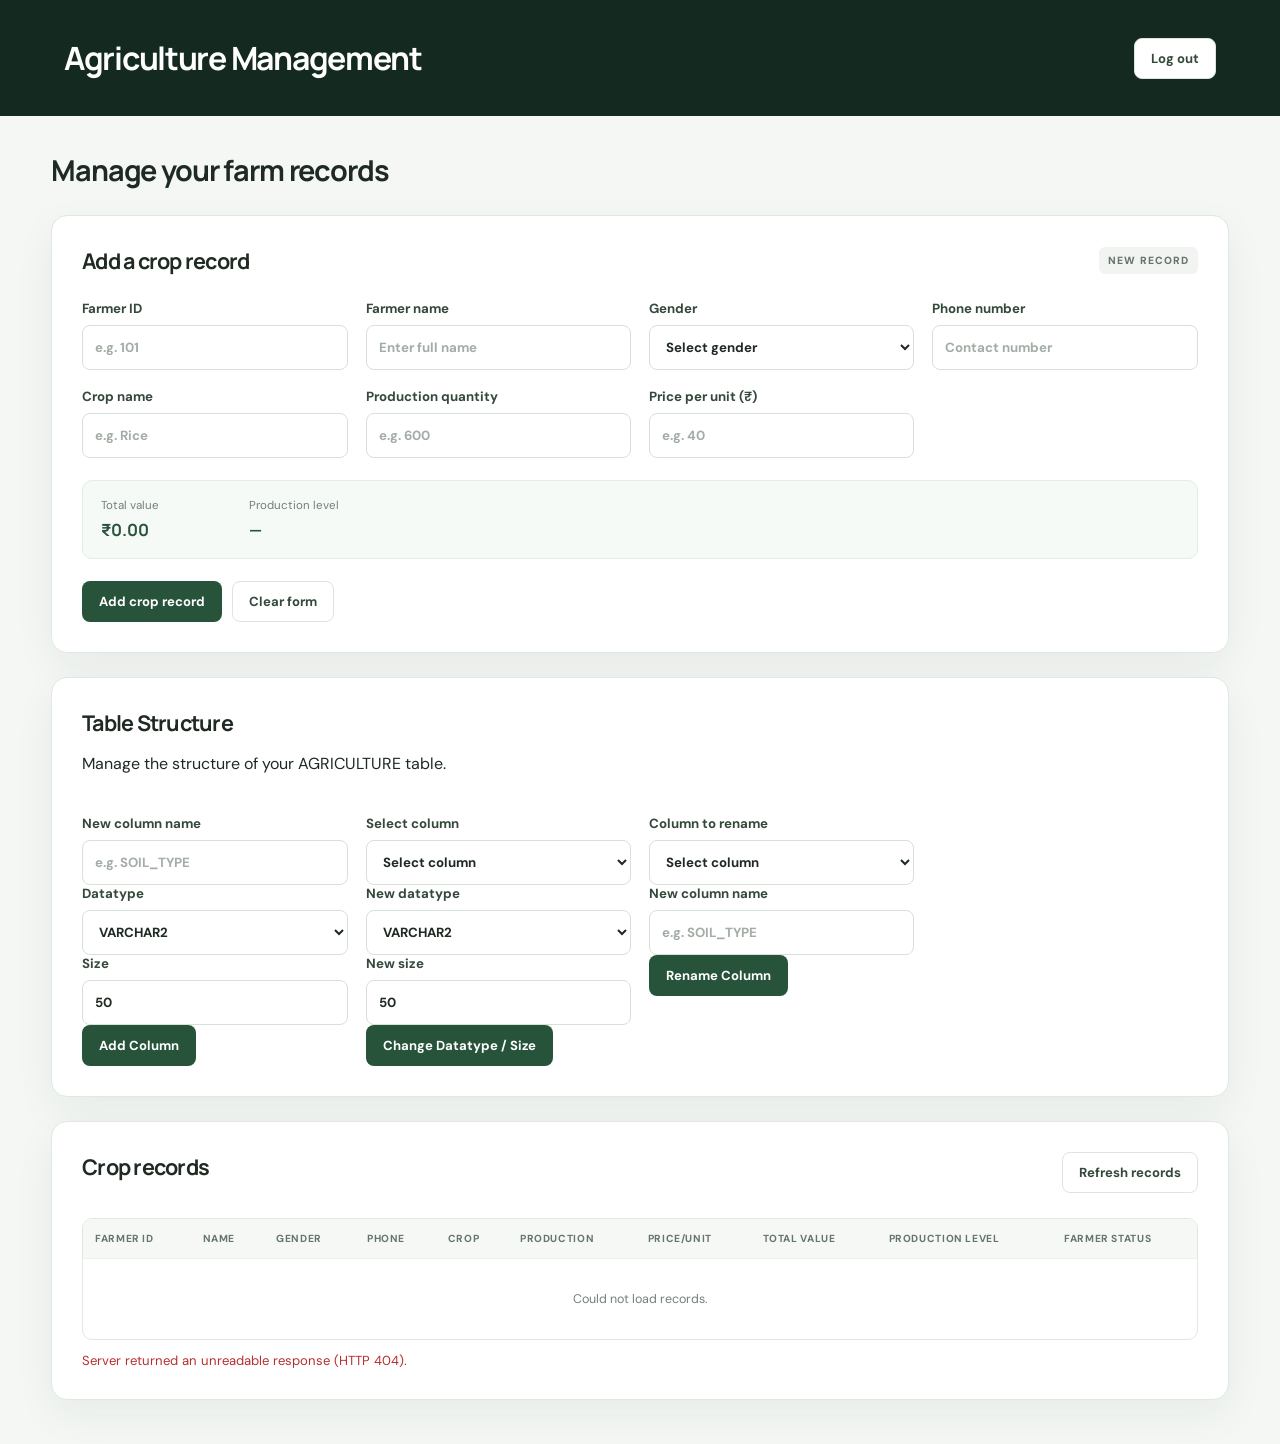
==== index.html @ b0eb431f "Feat : Uploaded Files" ====
<!DOCTYPE html>
<html lang="en">
<head>
    <meta charset="UTF-8">
    <meta name="viewport" content="width=device-width, initial-scale=1.0">
    <title>Agriculture Management System</title>
    <link rel="stylesheet" href="/style.css">
    <script src="/script.js" defer></script>
</head>
<body>
    <header class="topbar">
        <div>
            <h1>Agriculture Management</h1>
        </div>
        <button id="logoutButton" class="button button-light" type="button">
            Log out
        </button>
    </header>

    <main class="page-shell">
        <section class="intro">
            <div>
                <h2>Manage your farm records</h2>
            </div>
        </section>

        <section class="panel">
            <div class="section-heading">
                <div>
                    <h2 id="formHeading">Add a crop record</h2>
                </div>
                <span id="formModeBadge" class="mode-badge">NEW RECORD</span>
            </div>

            <form id="recordForm">
                <input id="rowId" type="hidden">

                <div class="form-grid">
                    <label>
                        Farmer ID
                        <input
                            id="farmerId"
                            name="farmer_id"
                            type="number"
                            min="1"
                            required
                            placeholder="e.g. 101"
                        >
                    </label>

                    <label>
                        Farmer name
                        <input
                            id="name"
                            name="name"
                            type="text"
                            maxlength="50"
                            required
                            placeholder="Enter full name"
                        >
                    </label>

                    <label>
                        Gender
                        <select id="gender" name="gender" required>
                            <option value="">Select gender</option>
                            <option value="M">Male (M)</option>
                            <option value="F">Female (F)</option>
                        </select>
                    </label>

                    <label>
                        Phone number
                        <input
                            id="phone"
                            name="phone"
                            type="tel"
                            maxlength="15"
                            placeholder="Contact number"
                        >
                    </label>

                    <label>
                        Crop name
                        <input
                            id="cropName"
                            name="crop_name"
                            type="text"
                            maxlength="30"
                            required
                            placeholder="e.g. Rice"
                        >
                    </label>

                    <label>
                        Production quantity
                        <input
                            id="cropVol"
                            name="crop_vol"
                            type="number"
                            min="0"
                            step="any"
                            required
                            placeholder="e.g. 600"
                        >
                    </label>

                    <label>
                        Price per unit (₹)
                        <input
                            id="price"
                            name="price"
                            type="number"
                            min="0"
                            step="any"
                            required
                            placeholder="e.g. 40"
                        >
                    </label>
                </div>

                <div class="calculation-strip">
                    <div>
                        <span class="calc-label">Total value</span>
                        <strong id="totalValuePreview">₹0.00</strong>
                    </div>

                    <div>
                        <span class="calc-label">Production level</span>
                        <strong id="productionLevelPreview">—</strong>
                    </div>
                </div>

                <div class="form-actions">
                    <button
                        id="saveButton"
                        class="button button-primary"
                        type="submit"
                    >
                        Add crop record
                    </button>

                    <button
                        id="cancelButton"
                        class="button button-light hidden"
                        type="button"
                    >
                        Cancel edit
                    </button>

                    <button
                        id="resetButton"
                        class="button button-light"
                        type="reset"
                    >
                        Clear form
                    </button>
                </div>
            </form>

            <p id="formMessage" class="message" role="status"></p>
        </section>

        
<!-- Table Structure Management -->
        <section class="panel">
            <div class="section-heading">
                <div>
                    <h2>Table Structure</h2>
                    <p class="muted">
                        Manage the structure of your AGRICULTURE table.
                    </p>
                </div>
            </div>

            <div class="form-grid">
                <!-- Add Column -->
                <form id="addColumnForm">
                    <label>
                        New column name
                        <input
                            id="newColumnName"
                            type="text"
                            required
                            placeholder="e.g. SOIL_TYPE"
                            pattern="[A-Za-z][A-Za-z0-9_]*"
                        >
                    </label>

                    <label>
                        Datatype
                        <select id="newColumnType" required>
                            <option value="VARCHAR2">VARCHAR2</option>
                            <option value="CHAR">CHAR</option>
                            <option value="NUMBER">NUMBER</option>
                            <option value="DATE">DATE</option>
                        </select>
                    </label>

                    <label id="newColumnSizeLabel">
                        Size
                        <input
                            id="newColumnSize"
                            type="number"
                            min="1"
                            max="4000"
                            value="50"
                        >
                    </label>

                    <button class="button button-primary" type="submit">
                        Add Column
                    </button>
                </form>

                <!-- Modify Column -->
                <form id="modifyColumnForm">
                    <label>
                        Select column
                        <select id="modifyColumnName" required>
                            <option value="">Select column</option>
                        </select>
                    </label>

                    <label>
                        New datatype
                        <select id="modifyColumnType" required>
                            <option value="VARCHAR2">VARCHAR2</option>
                            <option value="CHAR">CHAR</option>
                            <option value="NUMBER">NUMBER</option>
                            <option value="DATE">DATE</option>
                        </select>
                    </label>

                    <label id="modifyColumnSizeLabel">
                        New size
                        <input
                            id="modifyColumnSize"
                            type="number"
                            min="1"
                            max="4000"
                            value="50"
                        >
                    </label>

                    <button class="button button-primary" type="submit">
                        Change Datatype / Size
                    </button>
                </form>

                <!-- Rename Column -->
                <form id="renameColumnForm">
                    <label>
                        Column to rename
                        <select id="renameColumnName" required>
                            <option value="">Select column</option>
                        </select>
                    </label>

                    <label>
                        New column name
                        <input
                            id="renamedColumnName"
                            type="text"
                            required
                            placeholder="e.g. SOIL_TYPE"
                            pattern="[A-Za-z][A-Za-z0-9_]*"
                        >
                    </label>

                    <button class="button button-primary" type="submit">
                        Rename Column
                    </button>
                </form>
            </div>

            <p id="structureMessage" class="message" role="status"></p>
        </section>


        <section class="panel records-panel">
            <div class="section-heading records-heading">
                <div>
                    <h2>Crop records</h2>
                </div>

                <button
                    id="refreshButton"
                    class="button button-light"
                    type="button"
                >
                    Refresh records
                </button>
            </div>

            <div class="table-wrap">
                <table>
                    <thead>
                        <tr>
                            <th>Farmer ID</th>
                            <th>Name</th>
                            <th>Gender</th>
                            <th>Phone</th>
                            <th>Crop</th>
                            <th>Production</th>
                            <th>Price/unit</th>
                            <th>Total value</th>
                            <th>Production level</th>
                            <th>Farmer status</th>
                            <th>Actions</th>
                        </tr>
                    </thead>

                    <tbody id="recordsTableBody">
                        <tr>
                            <td colspan="11" class="empty-cell">
                                Loading records…
                            </td>
                        </tr>
                    </tbody>
                </table>
            </div>

            <p id="tableMessage" class="message" role="status"></p>
        </section>
    </main>
</body>
</html>
---- style.css ----
@import url('https://fonts.googleapis.com/css2?family=DM+Sans:wght@400;500;600;700&family=Manrope:wght@400;500;600;700;800&display=swap');

:root {
    --green-950: #14291f;
    --green-900: #1e3b2b;
    --green-800: #28533b;
    --green-700: #34734d;
    --green-100: #eaf4ed;
    --green-50: #f5faf6;
    --ink: #1e2a22;
    --muted: #718078;
    --line: #e0e8e2;
    --surface: #ffffff;
    --page: #f4f7f4;
    --danger: #b83a3a;
    --shadow: 0 14px 40px rgba(26, 53, 37, 0.06);
}

* {
    box-sizing: border-box;
}

body {
    margin: 0;
    background: var(--page);
    color: var(--ink);
    font-family: "DM Sans", sans-serif;
}

h1, h2, h3 {
    font-family: "Manrope", sans-serif;
    margin: 0;
}

button, input, select {
    font: inherit;
}

button {
    cursor: pointer;
}

.topbar {
    min-height: 116px;
    padding: 24px clamp(20px, 5vw, 76px);
    background: var(--green-950);
    color: white;
    display: flex;
    align-items: center;
    justify-content: space-between;
    gap: 20px;
}

.topbar h1 {
    font-size: clamp(1.35rem, 3vw, 2rem);
    letter-spacing: -0.04em;
}

.eyebrow {
    margin: 0 0 7px;
    color: #7fb38d;
    font-size: 0.7rem;
    font-weight: 800;
    letter-spacing: 0.16em;
}

.page-shell {
    max-width: 1480px;
    padding: 34px clamp(16px, 4vw, 54px) 20px;
    margin: 0 auto;
}

.intro {
    display: flex;
    justify-content: space-between;
    align-items: center;
    gap: 20px;
    margin-bottom: 25px;
}

.intro h2 {
    font-size: clamp(1.35rem, 2.5vw, 1.8rem);
    letter-spacing: -0.04em;
}

.intro p:not(.eyebrow) {
    color: var(--muted);
    margin: 8px 0 0;
}

.stat-pill {
    background: var(--green-100);
    color: var(--green-800);
    padding: 10px 14px;
    border-radius: 999px;
    white-space: nowrap;
    font-size: 0.8rem;
    font-weight: 700;
}

.status-dot {
    display: inline-block;
    width: 7px;
    height: 7px;
    border-radius: 50%;
    background: #479b62;
    margin-right: 7px;
}

.panel {
    background: var(--surface);
    border: 1px solid var(--line);
    border-radius: 16px;
    padding: clamp(20px, 3vw, 30px);
    margin-bottom: 24px;
    box-shadow: var(--shadow);
}

.section-heading {
    display: flex;
    align-items: center;
    justify-content: space-between;
    gap: 16px;
    margin-bottom: 25px;
}

.section-heading h2 {
    font-size: 1.35rem;
    letter-spacing: -0.035em;
}

.mode-badge {
    background: #f1f4f1;
    color: #66746a;
    border-radius: 6px;
    padding: 7px 9px;
    font-size: 0.65rem;
    letter-spacing: 0.1em;
    font-weight: 800;
}

.form-grid {
    display: grid;
    grid-template-columns: repeat(4, minmax(0, 1fr));
    gap: 18px;
}

label {
    display: flex;
    flex-direction: column;
    gap: 8px;
    color: #34483b;
    font-size: 0.83rem;
    font-weight: 700;
}

input, select {
    width: 100%;
    min-width: 0;
    height: 45px;
    border: 1px solid #d7e1d9;
    border-radius: 8px;
    padding: 0 12px;
    color: var(--ink);
    background: #fff;
    outline: none;
    transition: border-color 0.15s, box-shadow 0.15s;
}

input::placeholder {
    color: #a2ada5;
}

input:focus, select:focus {
    border-color: #57946a;
    box-shadow: 0 0 0 3px rgba(66, 132, 83, 0.12);
}

.calculation-strip {
    display: flex;
    align-items: center;
    gap: 28px;
    flex-wrap: wrap;
    margin-top: 22px;
    padding: 17px 18px;
    background: var(--green-50);
    border: 1px solid #e0eee3;
    border-radius: 10px;
}

.calculation-strip > div {
    display: flex;
    flex-direction: column;
    gap: 5px;
    min-width: 120px;
}

.calc-label {
    font-size: 0.72rem;
    color: var(--muted);
}

.calculation-strip strong {
    font-family: "Manrope", sans-serif;
    font-size: 1.05rem;
    color: var(--green-800);
}

.calculation-strip p {
    flex: 1;
    min-width: 200px;
    margin: 0;
    color: var(--muted);
    font-size: 0.75rem;
    line-height: 1.5;
}

.form-actions {
    display: flex;
    align-items: center;
    flex-wrap: wrap;
    gap: 10px;
    margin-top: 22px;
}

.button {
    border: 1px solid transparent;
    border-radius: 8px;
    padding: 11px 16px;
    font-size: 0.82rem;
    font-weight: 700;
    transition: transform 0.15s, background 0.15s;
}

.button:hover {
    transform: translateY(-1px);
}

.button:disabled {
    opacity: 0.6;
    cursor: wait;
    transform: none;
}

.button-primary {
    background: var(--green-800);
    color: white;
}

.button-primary:hover {
    background: var(--green-900);
}

.button-light {
    background: white;
    border-color: #dce5de;
    color: #34483b;
}

.button-light:hover {
    background: #f6faf7;
}

.button-danger {
    background: #fff5f4;
    border-color: #f3d7d4;
    color: var(--danger);
}

.button-small {
    padding: 7px 10px;
    font-size: 0.72rem;
}

.button-full {
    width: 100%;
    justify-content: center;
}

.hidden {
    display: none !important;
}

.message {
    min-height: 0;
    margin: 12px 0 0;
    font-size: 0.82rem;
    color: var(--muted);
}

.message:empty {
    display: none;
}

.message.success {
    color: #277343;
}

.message.error {
    color: #b72f2f;
}

.records-heading {
    align-items: flex-start;
}

.records-heading .muted {
    margin: 8px 0 0;
    font-size: 0.82rem;
    color: var(--muted);
}

.table-wrap {
    width: 100%;
    overflow-x: auto;
    border: 1px solid var(--line);
    border-radius: 10px;
}

table {
    width: 100%;
    min-width: 1100px;
    border-collapse: collapse;
    font-size: 0.78rem;
}

thead {
    background: #f5f8f5;
}

th {
    text-align: left;
    padding: 13px 12px;
    color: #66756a;
    text-transform: uppercase;
    letter-spacing: 0.06em;
    font-size: 0.64rem;
    white-space: nowrap;
}

td {
    padding: 13px 12px;
    border-top: 1px solid #edf1ed;
    white-space: nowrap;
}

tbody tr:hover {
    background: #fbfdfb;
}

.empty-cell {
    padding: 32px;
    text-align: center;
    color: var(--muted);
}

.badge {
    display: inline;
    border-radius: 0;
    padding: 0;
    background: transparent;
    color: var(--ink);
    font-size: 0.78rem;
    font-weight: 600;
}

.badge-low,
.badge-medium,
.badge-high,
.badge-active,
.badge-inactive {
    background: transparent;
    color: var(--ink);
}

.action-cell {
    display: flex;
    gap: 7px;
}

footer {
    padding: 8px 0 20px;
    text-align: center;
    color: #849087;
    font-size: 0.75rem;
}

footer span {
    padding: 0 5px;
    color: #9ab6a0;
}

/* Login page */

.login-page {
    min-height: 100vh;
    display: grid;
    place-items: center;
    padding: 22px;
    background:
        radial-gradient(circle at top left, #e7f3e9 0, transparent 35%),
        var(--page);
}

.login-card {
    width: min(100%, 420px);
    padding: 36px;
    background: white;
    border: 1px solid var(--line);
    border-radius: 18px;
    box-shadow: var(--shadow);
}

.brand-mark {
    display: grid;
    place-items: center;
    width: 46px;
    height: 46px;
    margin-bottom: 22px;
    border-radius: 13px;
    background: var(--green-800);
    color: white;
    font: 800 1.5rem "Manrope", sans-serif;
}

.login-card h1 {
    font-size: 1.8rem;
    letter-spacing: -0.05em;
}

.login-card .muted {
    margin: 10px 0 25px;
    color: var(--muted);
    line-height: 1.5;
    font-size: 0.88rem;
}

.login-card form {
    display: grid;
    gap: 18px;
}

.demo-note {
    color: #8a958d;
    font-size: 0.72rem;
    line-height: 1.5;
    margin: 18px 0 0;
}

@media (max-width: 1000px) {
    .form-grid {
        grid-template-columns: repeat(2, minmax(0, 1fr));
    }

    .intro {
        align-items: flex-start;
        flex-direction: column;
    }
}

@media (max-width: 560px) {
    .topbar {
        align-items: flex-start;
        padding: 22px 18px;
    }

    .topbar .button {
        padding: 9px 11px;
    }

    .page-shell {
        padding: 22px 12px;
    }

    .panel {
        padding: 18px 14px;
        border-radius: 12px;
    }

    .section-heading {
        align-items: flex-start;
        flex-direction: column;
    }

    .form-grid {
        grid-template-columns: 1fr;
    }

    .calculation-strip {
        gap: 15px;
    }

    .login-card {
        padding: 26px 20px;
    }
}
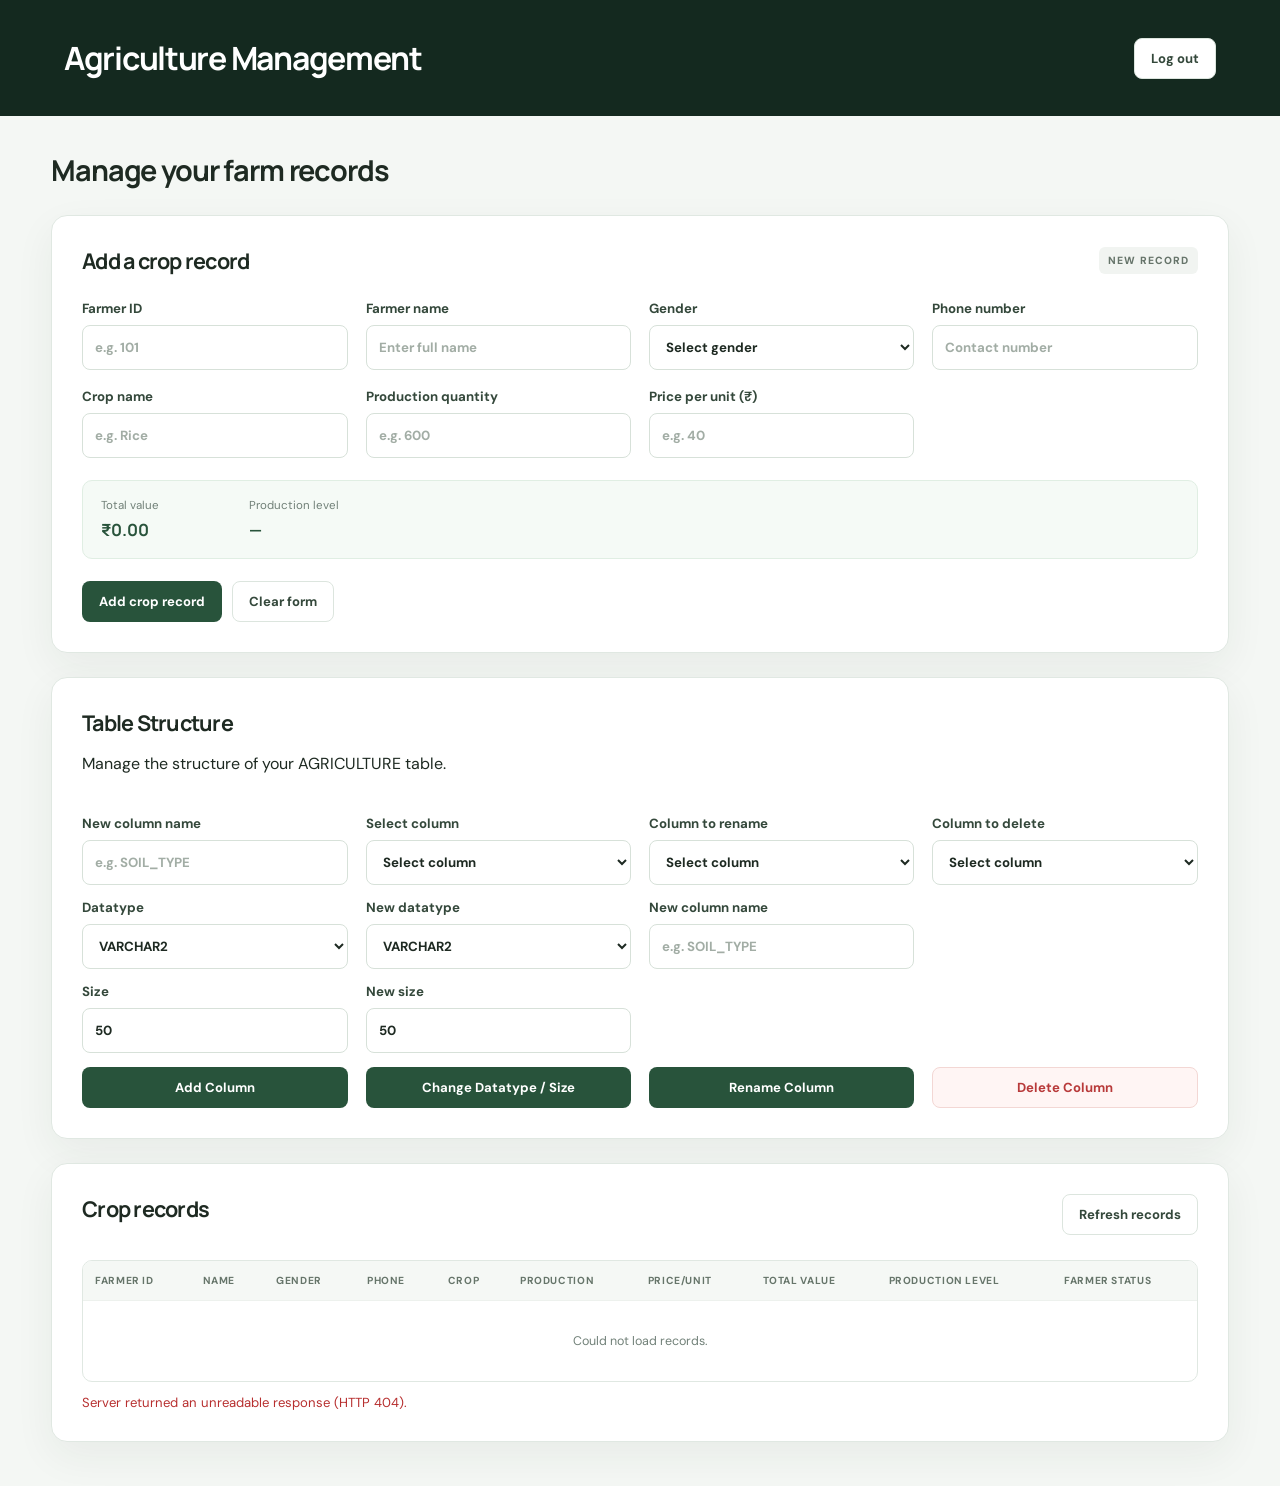
==== commit 3fd1e79b: "Feat : Fixed the DDL commands" ====
--- a/index.html
+++ b/index.html
@@ -118,6 +118,8 @@
                             placeholder="e.g. 40"
                         >
                     </label>
+
+                    <div id="dynamicFormFields" style="display: contents;"></div>
                 </div>
 
                 <div class="calculation-strip">
@@ -271,6 +273,20 @@
 
                     <button class="button button-primary" type="submit">
                         Rename Column
+                    </button>
+                </form>
+
+                <!-- Delete Column -->
+                <form id="deleteColumnForm">
+                    <label>
+                        Column to delete
+                        <select id="deleteColumnName" required>
+                            <option value="">Select column</option>
+                        </select>
+                    </label>
+
+                    <button class="button button-danger" type="submit">
+                        Delete Column
                     </button>
                 </form>
             </div>
--- a/style.css
+++ b/style.css
@@ -146,6 +146,23 @@
     gap: 18px;
 }
 
+.panel > .form-grid > form {
+    display: flex;
+    flex-direction: column;
+    gap: 14px;
+}
+
+.panel > .form-grid > form .button {
+    margin-top: auto;
+}
+
+.null-value {
+    color: #8a968d;
+    font-style: italic;
+    font-family: monospace;
+    font-size: 0.85em;
+}
+
 label {
     display: flex;
     flex-direction: column;
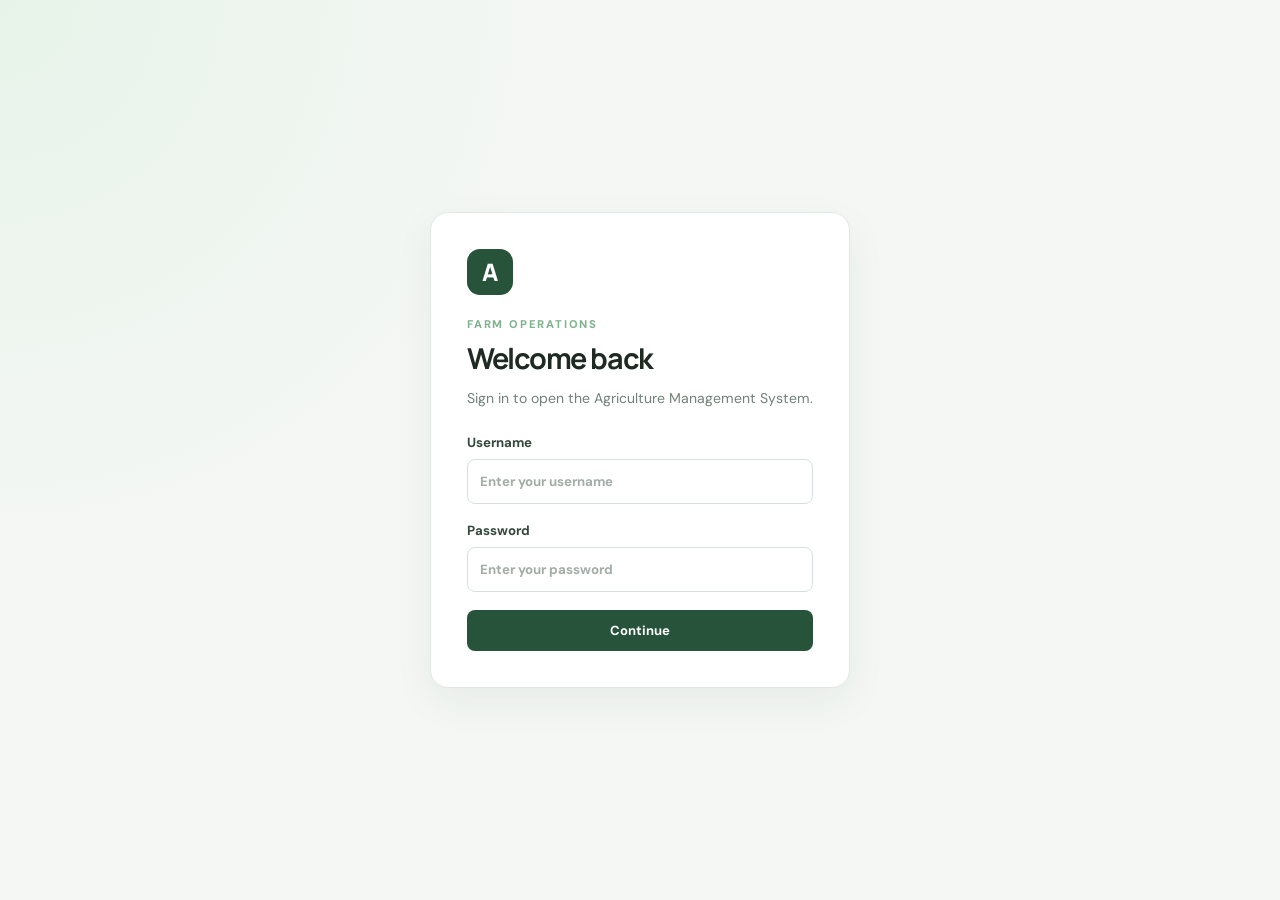
==== commit 4a09454e: "Fix : Fixed index file" ====
--- a/index.html
+++ b/index.html
@@ -1,345 +1,30 @@
-
-<!DOCTYPE html>
-<html lang="en">
-<head>
-    <meta charset="UTF-8">
-    <meta name="viewport" content="width=device-width, initial-scale=1.0">
-    <title>Agriculture Management System</title>
-    <link rel="stylesheet" href="/style.css">
-    <script src="/script.js" defer></script>
-</head>
-<body>
-    <header class="topbar">
-        <div>
-            <h1>Agriculture Management</h1>
-        </div>
-        <button id="logoutButton" class="button button-light" type="button">
-            Log out
-        </button>
-    </header>
-
-    <main class="page-shell">
-        <section class="intro">
-            <div>
-                <h2>Manage your farm records</h2>
-            </div>
-        </section>
-
-        <section class="panel">
-            <div class="section-heading">
-                <div>
-                    <h2 id="formHeading">Add a crop record</h2>
-                </div>
-                <span id="formModeBadge" class="mode-badge">NEW RECORD</span>
-            </div>
-
-            <form id="recordForm">
-                <input id="rowId" type="hidden">
-
-                <div class="form-grid">
-                    <label>
-                        Farmer ID
-                        <input
-                            id="farmerId"
-                            name="farmer_id"
-                            type="number"
-                            min="1"
-                            required
-                            placeholder="e.g. 101"
-                        >
-                    </label>
-
-                    <label>
-                        Farmer name
-                        <input
-                            id="name"
-                            name="name"
-                            type="text"
-                            maxlength="50"
-                            required
-                            placeholder="Enter full name"
-                        >
-                    </label>
-
-                    <label>
-                        Gender
-                        <select id="gender" name="gender" required>
-                            <option value="">Select gender</option>
-                            <option value="M">Male (M)</option>
-                            <option value="F">Female (F)</option>
-                        </select>
-                    </label>
-
-                    <label>
-                        Phone number
-                        <input
-                            id="phone"
-                            name="phone"
-                            type="tel"
-                            maxlength="15"
-                            placeholder="Contact number"
-                        >
-                    </label>
-
-                    <label>
-                        Crop name
-                        <input
-                            id="cropName"
-                            name="crop_name"
-                            type="text"
-                            maxlength="30"
-                            required
-                            placeholder="e.g. Rice"
-                        >
-                    </label>
-
-                    <label>
-                        Production quantity
-                        <input
-                            id="cropVol"
-                            name="crop_vol"
-                            type="number"
-                            min="0"
-                            step="any"
-                            required
-                            placeholder="e.g. 600"
-                        >
-                    </label>
-
-                    <label>
-                        Price per unit (₹)
-                        <input
-                            id="price"
-                            name="price"
-                            type="number"
-                            min="0"
-                            step="any"
-                            required
-                            placeholder="e.g. 40"
-                        >
-                    </label>
-
-                    <div id="dynamicFormFields" style="display: contents;"></div>
-                </div>
-
-                <div class="calculation-strip">
-                    <div>
-                        <span class="calc-label">Total value</span>
-                        <strong id="totalValuePreview">₹0.00</strong>
-                    </div>
-
-                    <div>
-                        <span class="calc-label">Production level</span>
-                        <strong id="productionLevelPreview">—</strong>
-                    </div>
-                </div>
-
-                <div class="form-actions">
-                    <button
-                        id="saveButton"
-                        class="button button-primary"
-                        type="submit"
-                    >
-                        Add crop record
-                    </button>
-
-                    <button
-                        id="cancelButton"
-                        class="button button-light hidden"
-                        type="button"
-                    >
-                        Cancel edit
-                    </button>
-
-                    <button
-                        id="resetButton"
-                        class="button button-light"
-                        type="reset"
-                    >
-                        Clear form
-                    </button>
-                </div>
-            </form>
-
-            <p id="formMessage" class="message" role="status"></p>
-        </section>
-
-        
-<!-- Table Structure Management -->
-        <section class="panel">
-            <div class="section-heading">
-                <div>
-                    <h2>Table Structure</h2>
-                    <p class="muted">
-                        Manage the structure of your AGRICULTURE table.
-                    </p>
-                </div>
-            </div>
-
-            <div class="form-grid">
-                <!-- Add Column -->
-                <form id="addColumnForm">
-                    <label>
-                        New column name
-                        <input
-                            id="newColumnName"
-                            type="text"
-                            required
-                            placeholder="e.g. SOIL_TYPE"
-                            pattern="[A-Za-z][A-Za-z0-9_]*"
-                        >
-                    </label>
-
-                    <label>
-                        Datatype
-                        <select id="newColumnType" required>
-                            <option value="VARCHAR2">VARCHAR2</option>
-                            <option value="CHAR">CHAR</option>
-                            <option value="NUMBER">NUMBER</option>
-                            <option value="DATE">DATE</option>
-                        </select>
-                    </label>
-
-                    <label id="newColumnSizeLabel">
-                        Size
-                        <input
-                            id="newColumnSize"
-                            type="number"
-                            min="1"
-                            max="4000"
-                            value="50"
-                        >
-                    </label>
-
-                    <button class="button button-primary" type="submit">
-                        Add Column
-                    </button>
-                </form>
-
-                <!-- Modify Column -->
-                <form id="modifyColumnForm">
-                    <label>
-                        Select column
-                        <select id="modifyColumnName" required>
-                            <option value="">Select column</option>
-                        </select>
-                    </label>
-
-                    <label>
-                        New datatype
-                        <select id="modifyColumnType" required>
-                            <option value="VARCHAR2">VARCHAR2</option>
-                            <option value="CHAR">CHAR</option>
-                            <option value="NUMBER">NUMBER</option>
-                            <option value="DATE">DATE</option>
-                        </select>
-                    </label>
-
-                    <label id="modifyColumnSizeLabel">
-                        New size
-                        <input
-                            id="modifyColumnSize"
-                            type="number"
-                            min="1"
-                            max="4000"
-                            value="50"
-                        >
-                    </label>
-
-                    <button class="button button-primary" type="submit">
-                        Change Datatype / Size
-                    </button>
-                </form>
-
-                <!-- Rename Column -->
-                <form id="renameColumnForm">
-                    <label>
-                        Column to rename
-                        <select id="renameColumnName" required>
-                            <option value="">Select column</option>
-                        </select>
-                    </label>
-
-                    <label>
-                        New column name
-                        <input
-                            id="renamedColumnName"
-                            type="text"
-                            required
-                            placeholder="e.g. SOIL_TYPE"
-                            pattern="[A-Za-z][A-Za-z0-9_]*"
-                        >
-                    </label>
-
-                    <button class="button button-primary" type="submit">
-                        Rename Column
-                    </button>
-                </form>
-
-                <!-- Delete Column -->
-                <form id="deleteColumnForm">
-                    <label>
-                        Column to delete
-                        <select id="deleteColumnName" required>
-                            <option value="">Select column</option>
-                        </select>
-                    </label>
-
-                    <button class="button button-danger" type="submit">
-                        Delete Column
-                    </button>
-                </form>
-            </div>
-
-            <p id="structureMessage" class="message" role="status"></p>
-        </section>
-
-
-        <section class="panel records-panel">
-            <div class="section-heading records-heading">
-                <div>
-                    <h2>Crop records</h2>
-                </div>
-
-                <button
-                    id="refreshButton"
-                    class="button button-light"
-                    type="button"
-                >
-                    Refresh records
-                </button>
-            </div>
-
-            <div class="table-wrap">
-                <table>
-                    <thead>
-                        <tr>
-                            <th>Farmer ID</th>
-                            <th>Name</th>
-                            <th>Gender</th>
-                            <th>Phone</th>
-                            <th>Crop</th>
-                            <th>Production</th>
-                            <th>Price/unit</th>
-                            <th>Total value</th>
-                            <th>Production level</th>
-                            <th>Farmer status</th>
-                            <th>Actions</th>
-                        </tr>
-                    </thead>
-
-                    <tbody id="recordsTableBody">
-                        <tr>
-                            <td colspan="11" class="empty-cell">
-                                Loading records…
-                            </td>
-                        </tr>
-                    </tbody>
-                </table>
-            </div>
-
-            <p id="tableMessage" class="message" role="status"></p>
-        </section>
-    </main>
-</body>
-</html>
+<!DOCTYPE html>
+<html lang="en">
+<head>
+    <meta charset="UTF-8">
+    <meta name="viewport" content="width=device-width, initial-scale=1.0">
+    <title>Login | Agriculture Management</title>
+    <link rel="stylesheet" href="/style.css">
+    <script src="/script.js" defer></script>
+</head>
+<body class="login-page">
+    <main class="login-card">
+        <div class="brand-mark">A</div>
+        <p class="eyebrow">FARM OPERATIONS</p>
+        <h1>Welcome back</h1>
+        <p class="muted">Sign in to open the Agriculture Management System.</p>
+        <form id="loginForm">
+            <label>
+                Username
+                <input id="username" type="text" autocomplete="username" required placeholder="Enter your username">
+            </label>
+            <label>
+                Password
+                <input id="password" type="password" autocomplete="current-password" required placeholder="Enter your password">
+            </label>
+            <button class="button button-primary button-full" type="submit">Continue</button>
+            <p id="loginMessage" class="message" role="status"></p>
+        </form>
+    </main>
+</body>
+</html>
